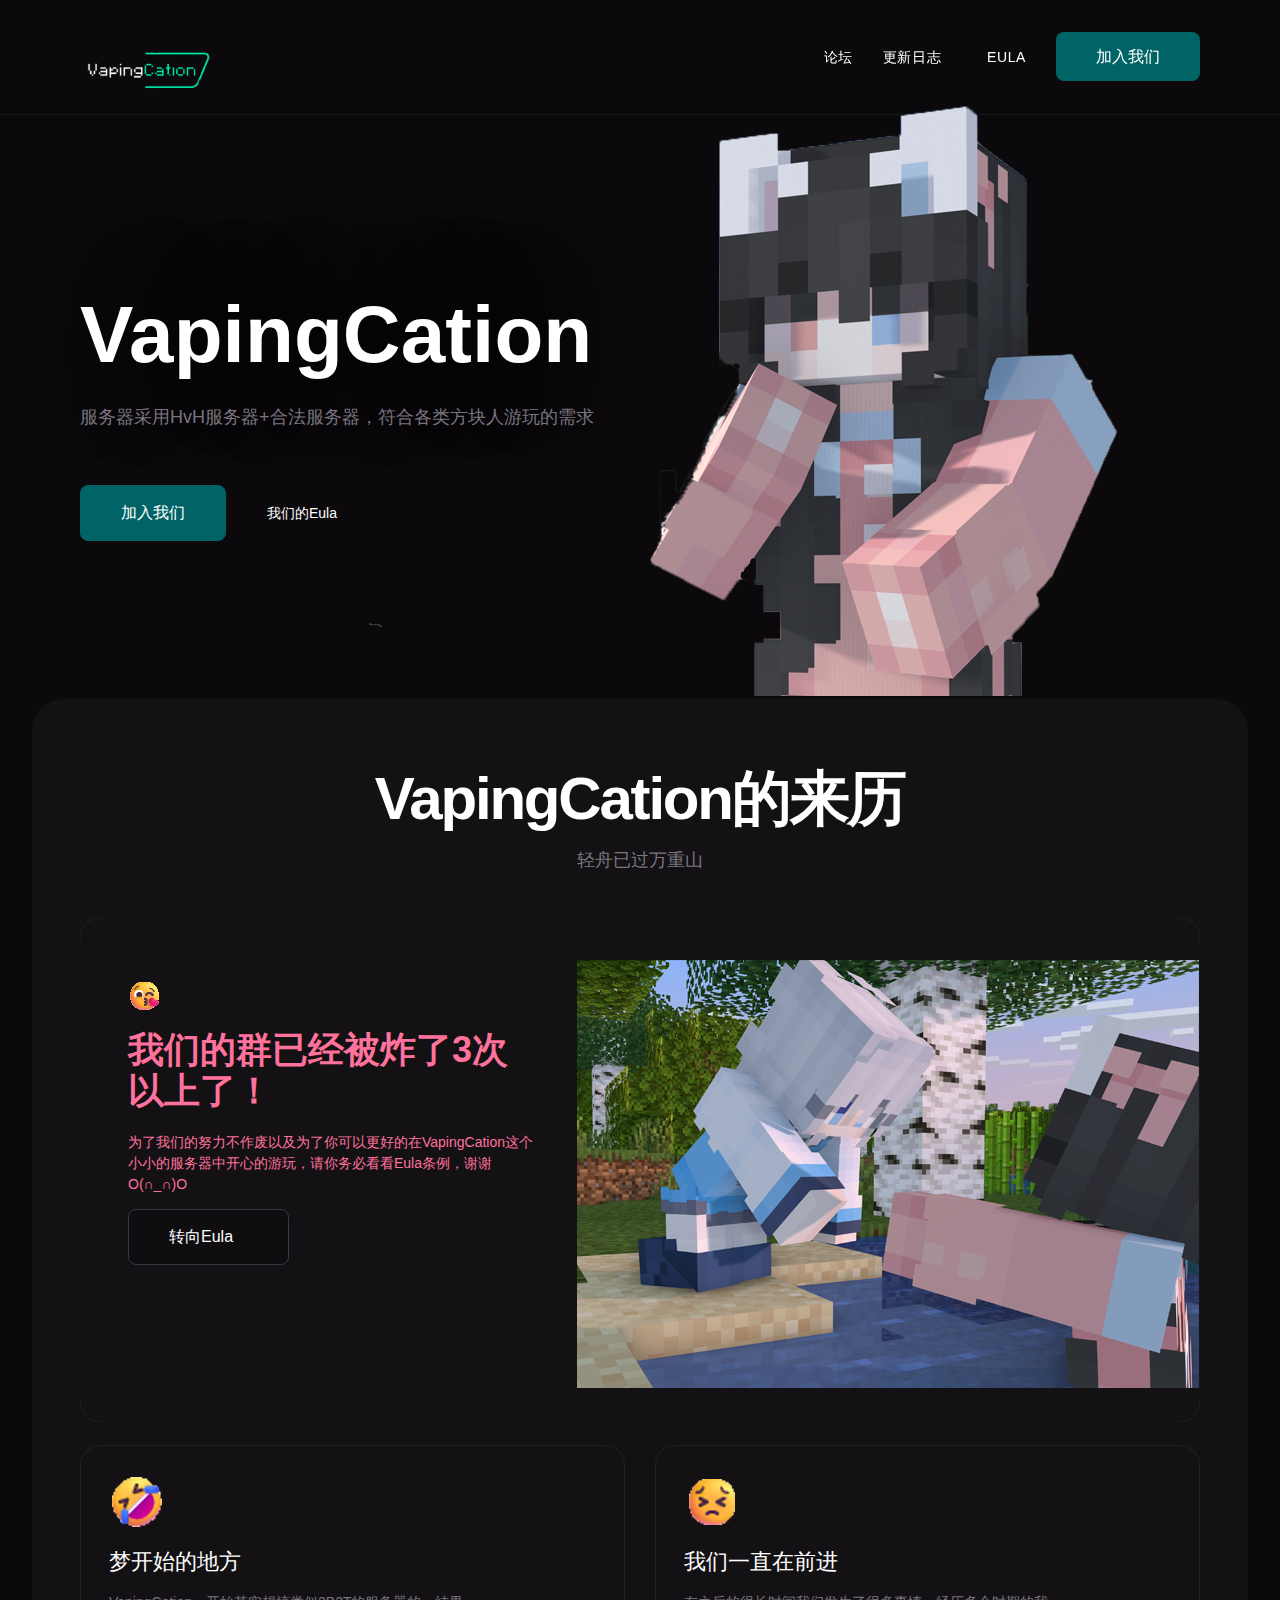
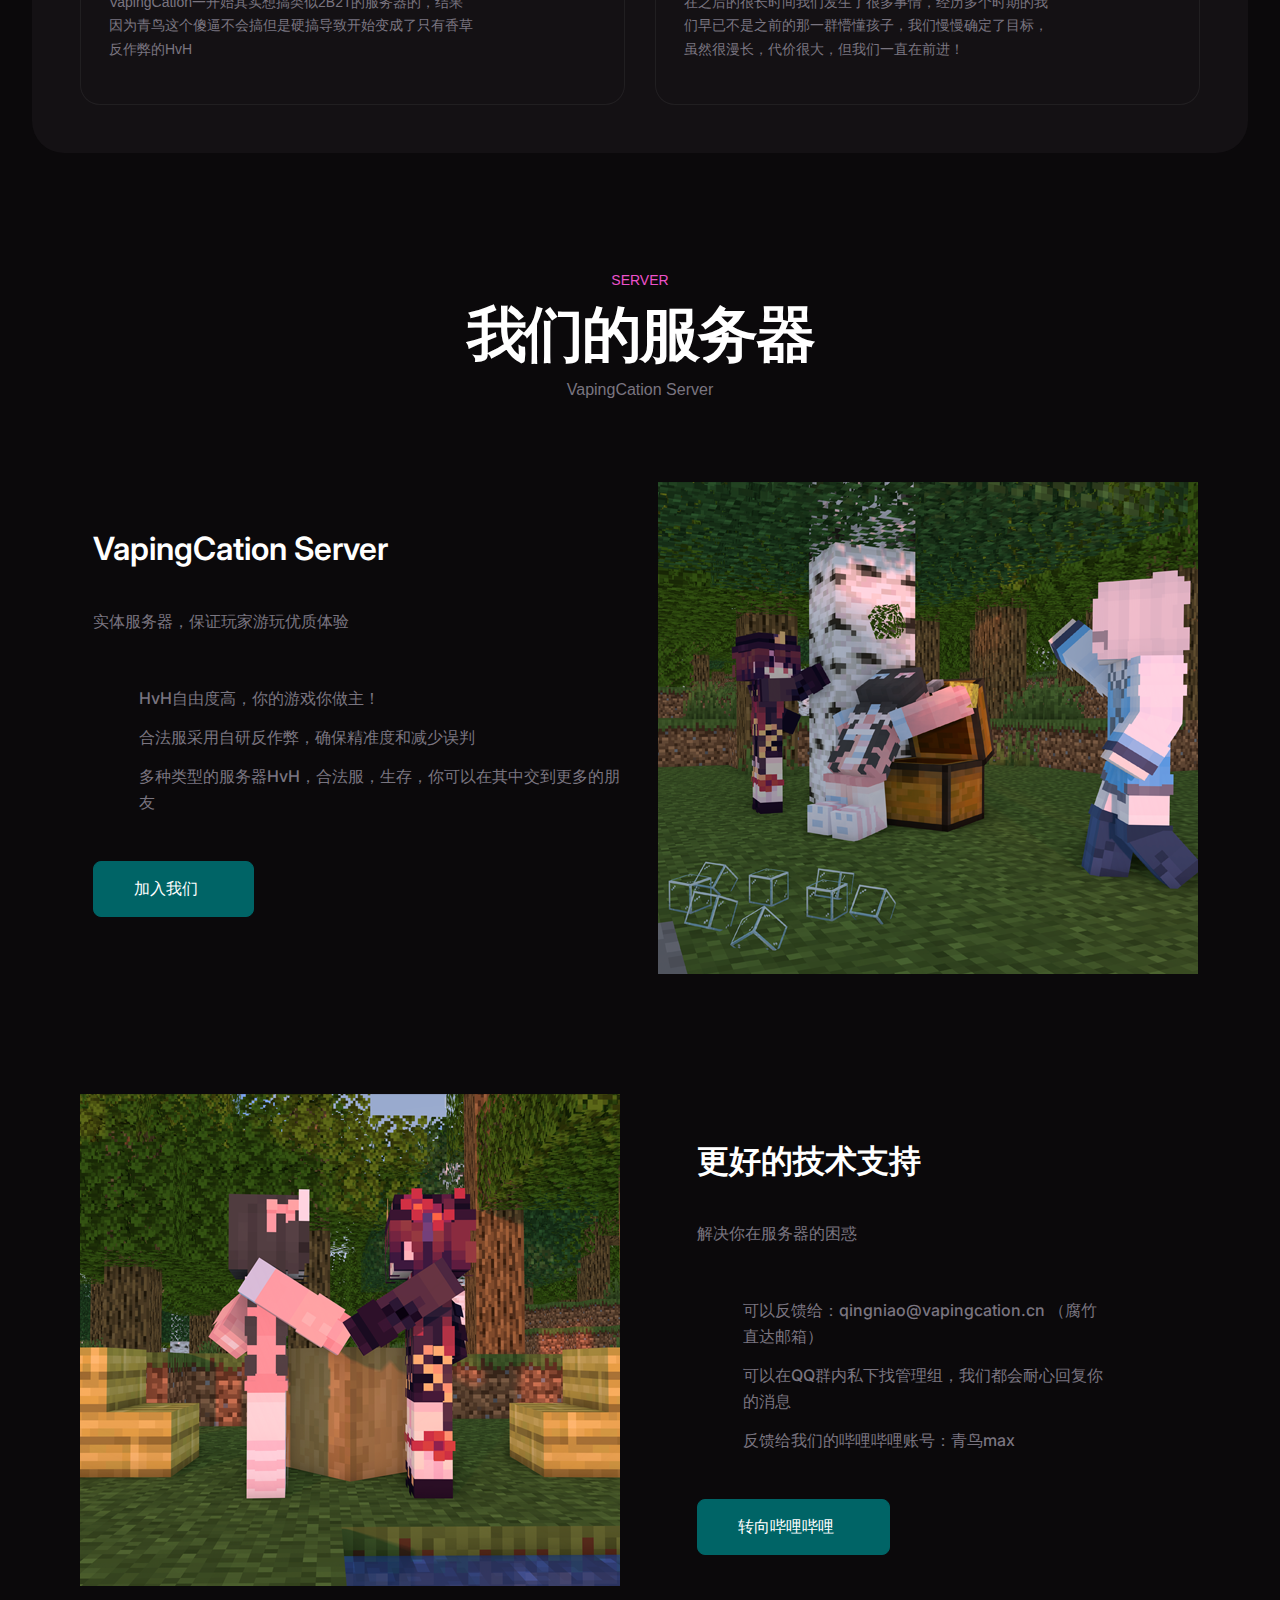
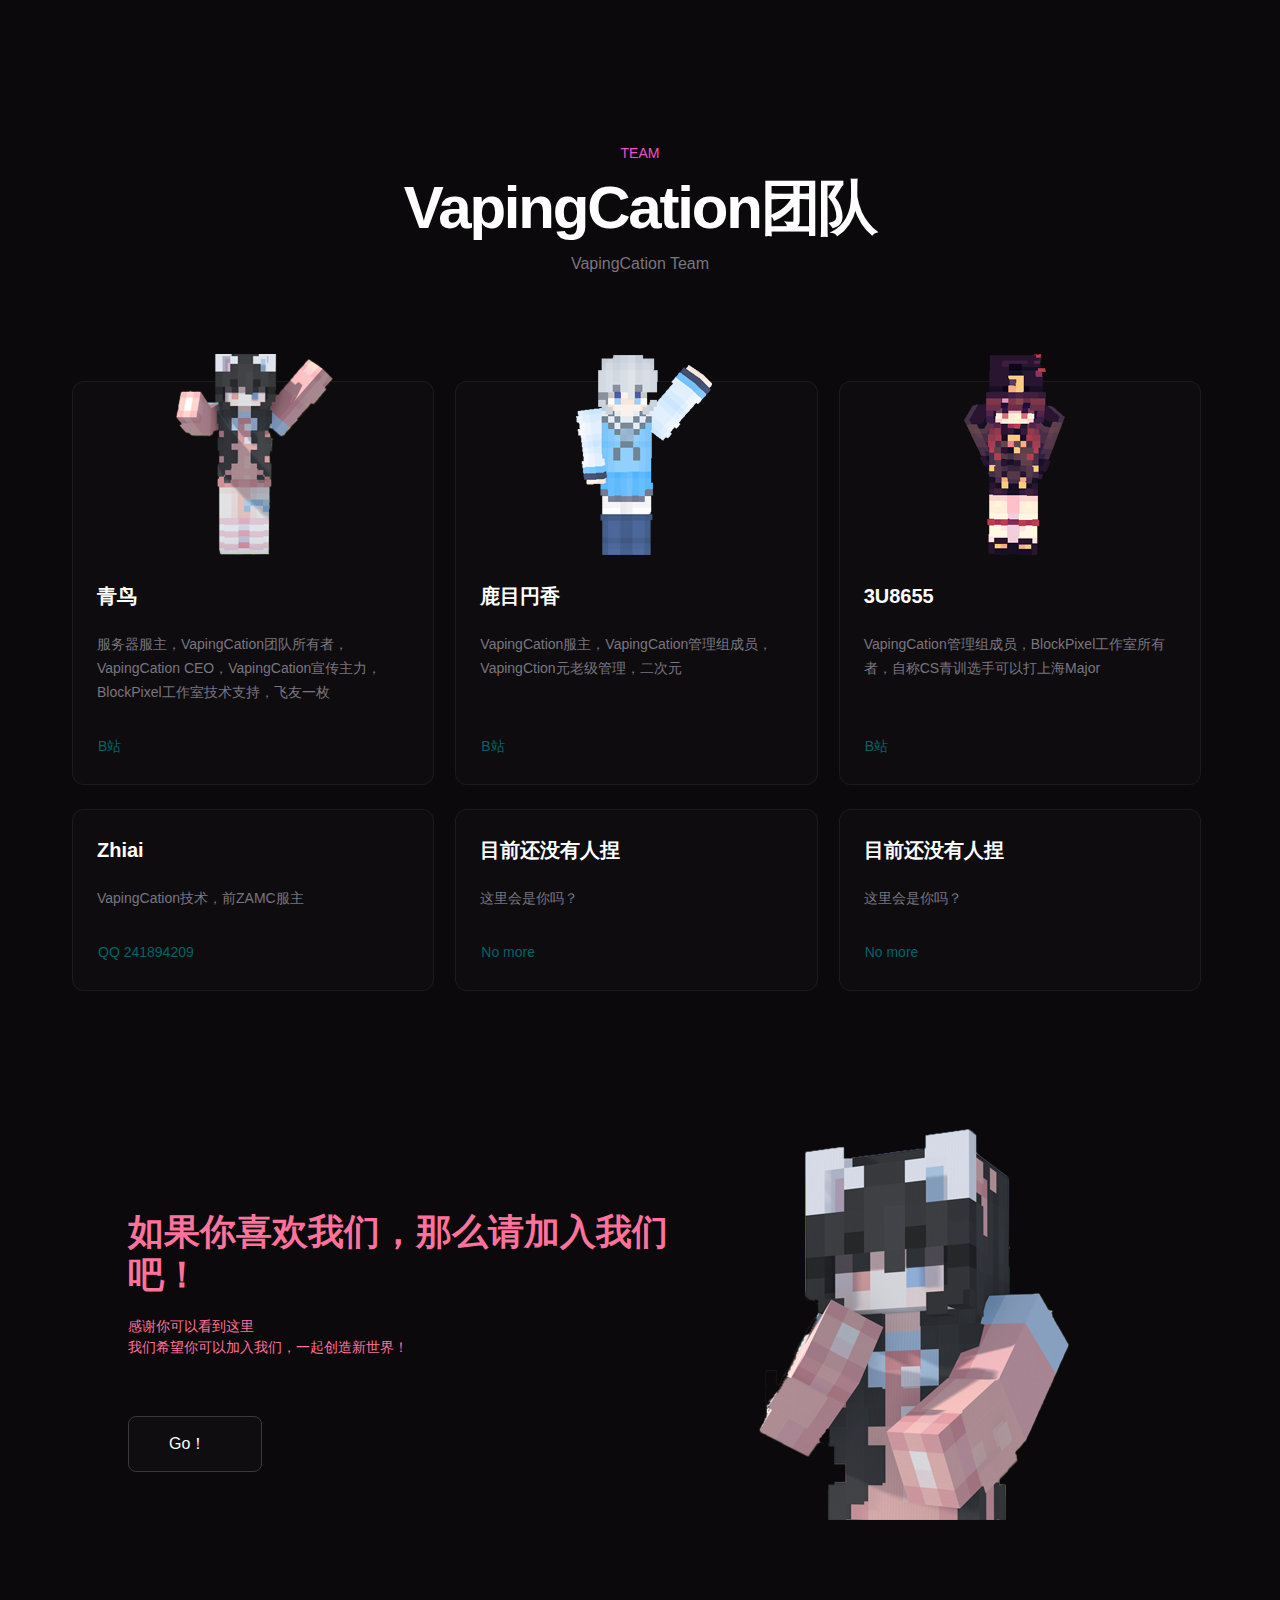
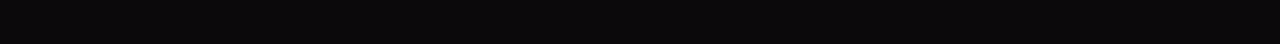
==== index.html @ 4fc77633 "Add files via upload" ====
<!DOCTYPE html>
<!-- saved from url=(0020)https://www.vape.gg/ -->
<html lang="en"><head><meta http-equiv="Content-Type" content="text/html; charset=UTF-8">
    
    <meta name="viewport" content="width=device-width, initial-scale=1">
    <link rel="shortcut icon" href="" type="image/x-icon">

    <!-- CSRF Token -->
    <meta name="csrf-token" content="p6zcZk0VRzbk3j70LyUliPOVGIar89DtbKnI13xa">
    <title>
        VapingCation服务器   </title>
	<meta property="og:site" content="">
	<meta property="og:site_name" content="Vape Ghost Client">
	<meta property="og:title" content="Vape Ghost Client">
	<meta name="keywords" content="vape client, ghost client, minecraft">
    <meta name="description" content="Like steroids for Minecraft. Vape includes the highest quality Minecraft ghost client features, and will assure that you dominate every opponent.">
    <!-- Fonts -->
    <link rel="dns-prefetch" href="">
    <!-- Styles -->
    <link rel="stylesheet" href="./Vape Ghost Client_files/bootstrap.min.css">
    <link rel="stylesheet" href="./Vape Ghost Client_files/redesign2.css">
    <!-- Inline scripts -->
    <link rel="dns-prefetch" href="https://www.google.com/">
<!-- Global site tag (gtag.js) - Google Analytics -->
<script type="text/javascript" async="" src="./Vape Ghost Client_files/analytics.js.下载"></script><script type="text/javascript" async="" src="./Vape Ghost Client_files/js"></script><script type="text/javascript" async="" charset="utf-8" src="./Vape Ghost Client_files/recaptcha__zh_cn.js.下载" crossorigin="anonymous" integrity="sha384-cIZpe0i1QD05YHxvSTv+R4TW+s9SoEU9QXUBsIwMoXeA5289iSYlNpPyy3NQ117+"></script><script async="" src="./Vape Ghost Client_files/js(1)" type="text/javascript"></script>
<script type="text/javascript">
    window.dataLayer = window.dataLayer || [];
    function gtag(){dataLayer.push(arguments);}
    gtag('js', new Date());

    gtag('config', 'UA-74070933-1');
</script>
<!-- Google ReCaptcha -->
<script src="https://www.google.com/recaptcha/api.js?render=6LfjzbQUAAAAAPKZqfNcKQ6ZxSZ_9dyV1LMaeex9" type="text/javascript"></script>
<!-- End Google ReCaptcha -->        <!-- Inline styles -->
    <style type="text/css">#_copy{align-items:center;background:#4494d5;border-radius:3px;color:#fff;cursor:pointer;display:flex;font-size:13px;height:30px;justify-content:center;position:absolute;width:60px;z-index:1000}#select-tooltip,#sfModal,.modal-backdrop,div[id^=reader-helper]{display:none!important}.modal-open{overflow:auto!important}._sf_adjust_body{padding-right:0!important}.enable_copy_btns_div{position:fixed;width:154px;left:10px;top:45%;background:#e7f1ff;border:2px solid #4595d5;font-weight:600;border-radius:2px;font-family:-apple-system,BlinkMacSystemFont,Segoe UI,PingFang SC,Hiragino Sans GB,Microsoft YaHei,Helvetica Neue,Helvetica,Arial,sans-serif,Apple Color Emoji,Segoe UI Emoji,Segoe UI Symbol;z-index:5000}.enable_copy_btns_logo{width:100%;background:#4595d5;text-align:center;font-size:12px;color:#e7f1ff;line-height:30px;height:30px}.enable_copy_btns_btn{display:block;width:128px;height:28px;background:#7f5711;border-radius:4px;color:#fff;font-size:12px;border:0;outline:0;margin:8px auto;font-weight:700;cursor:pointer;opacity:.9}.enable_copy_btns_btn:hover{opacity:.8}.enable_copy_btns_btn:active{opacity:1}</style></head>
<body inmaintabuse="1">
<div class="wrapper">
        <header class="header welcome-page">
        <div class="container">
    <div class="header_row">
        <div class="hover_mobile"></div>
        <div class="logo_header">
            <a href="" class="logo"><img src="./Vape Ghost Client_files/67a226cae224e.png" alt="" wide="100" height="50&quot;"></a>
        </div>
        <div class="header_burger">
            <span></span>
            <div class="touchable"></div>
        </div>
        <div class="header_menu">
            <ul class="menu">

                <li>
                    <a href="" class="menu-767 login_menu"></a>
                </li>
                                                            <li>
                            <a href="" class="blue_btn menu-767"></a>
                        </li>
                                                    <li>
                    <a href="" class="menu-767"></a>
                </li>
                <li>
                    <a href="" class="menu-767"></a>
                </li>
                <li>
                    <a href="" class="">论坛</a>
                </li>
                <li>
                    <a href=".\Vape Ghost Client_files\Updata\index.html">更新日志</a>
                </li>
                <li>
                    <a href=".\Vape Ghost Client_files\Eula\index.html" class="profile">Eula</a>
                </li>
            </ul>
        </div>
        <div class="btn_buy_now">
                                                <a href="https://qm.qq.com/cgi-bin/qm/qr?k=NgE9DhVvYO1gDTTj5Z0zk_kupfUsKtDS&amp;jump_from=webapi&amp;authKey=OWJrHWnacZe4L9B3NeipF4qz9mmUDVK505Chu+7/7ZVC08Cxj3A/Z7H1rQobclfh" class="blue_btn">加入我们</a>
                                    </div>
    </div>
</div>
    </header>
        <section class="main_block main">
        <div class="container">
            <div class="main_title">
                <h1>VapingCation</h1>
                <p>服务器采用HvH服务器+合法服务器，符合各类方块人游玩的需求</p>
            </div>
            
            <div class="mb_btns">
                <a href="https://qm.qq.com/cgi-bin/qm/qr?k=NgE9DhVvYO1gDTTj5Z0zk_kupfUsKtDS&amp;jump_from=webapi&amp;authKey=OWJrHWnacZe4L9B3NeipF4qz9mmUDVK505Chu+7/7ZVC08Cxj3A/Z7H1rQobclfh" class="btn btn-info">加入我们</a>
                <div class="d-none d-md-inline-block">
                    <a href=".\Vape Ghost Client_files\Eula\index.html" class="btn btn-link btn-white">我们的Eula<i></i></a>
                </div>
            </div>
            <img class="hero_man d-none d-lg-block" src="./Vape Ghost Client_files/67a22cb8b848f.png" alt="">
            <img class="hero_man d-block d-lg-none" src="./Vape Ghost Client_files/67a22cb8b848f.png" alt="">
            <!-- <img class="hero_man d-block d-lg-none" src="https://www.vape.gg/img/home-hero-main-tablet.png" alt=""> -->
        </div>
        
    </section>


    <section class="slim-section home_section undetectable-section">
        <div class="slim-container filled">
            <div class="slim-section-title text-center">
                <h2>VapingCation<br class="d-block d-lg-none">的来历</h2>
                <p>轻舟已过万重山</p>
            </div>

            <div class="box-t1">
                <div class="gradients">
                    <div class="green"></div>
                    <div class="red"></div>
                </div>
                <div class="row">
                    <div class="col-12 col-lg-5 d-flex flex-column align-items-start">
                        <div class="section-title-t1 text-black">
                            <img src="./Vape Ghost Client_files/67a233945e744.png" alt="">
                            <h3 style="color:rgb(255, 114, 156);">我们的群已经被炸了3次以上了！</h3>
                        </div>
                        
                        <p style="color:rgb(255, 114, 156);">为了我们的努力不作废以及为了你可以更好的在VapingCation这个小小的服务器中开心的游玩，请你务必看看Eula条例，谢谢O(∩_∩)O</p>
                        <a href=".\Vape Ghost Client_files\Eula\index.html" class="btn btn-dark" style="margin-bottom: 22px;">转向Eula<i></i></a>
                    </div>
                    <div class="col-12 col-lg-6">
                        <figure class="figure-p-1">
                            <img src="./Vape Ghost Client_files/67a233030e133.png" alt="">
                        </figure>
                    </div>
                </div>
            </div>

            <div class="row">
                <div class="col-12 col-lg-6">
                    <div class="box-t2 bg1">                        
                        <img src="./Vape Ghost Client_files/67a236a4e325c.png" alt="">
                        <h3>梦开始的地方</h3>                        
                        <p>VapingCation一开始其实想搞类似2B2T的服务器的，结果因为青鸟这个傻逼不会搞但是硬搞导致开始变成了只有香草反作弊的HvH</p>
                    </div>
                </div>
                <div class="col-12 col-lg-6">
                    <div class="box-t2 bg2">                        
                        <img src="./Vape Ghost Client_files/67a23ab15bdca.png" alt="">
                        <h3>我们一直在前进</h3>                        
                        <p>在之后的很长时间我们发生了很多事情，经历多个时期的我们早已不是之前的那一群懵懂孩子，我们慢慢确定了目标，虽然很漫长，代价很大，但我们一直在前进！</p>
                    </div>
                </div>
            </div>

        </div>
    </section>


    <section class="exclusive_features home_section">
        <div class="container">
            <div class="section_title text-center">
                <span>Server</span>
                <h2>我们的服务器</h2>
                <p>VapingCation Server</p>
            </div>

            <div class="row subsection">

                <div class="col-12 col-lg-6 order-2 order-lg-1 pl-lg-4">
                    <div class="ml-lg-2">
                        <h3>VapingCation Server</h3>
                        <!-- <h3>Public Profiles </h3> -->
                        <p>实体服务器，保证玩家游玩优质体验</p>
                        <ul class="styled-ul">
                            <li>HvH自由度高，你的游戏你做主！</li>
                            <li>合法服采用自研反作弊，确保精准度和减少误判</li>
                            <li>多种类型的服务器HvH，合法服，生存，你可以在其中交到更多的朋友</li>
                        </ul>

                        <a href="https://qm.qq.com/cgi-bin/qm/qr?k=NgE9DhVvYO1gDTTj5Z0zk_kupfUsKtDS&amp;jump_from=webapi&amp;authKey=OWJrHWnacZe4L9B3NeipF4qz9mmUDVK505Chu+7/7ZVC08Cxj3A/Z7H1rQobclfh" class="btn btn-info">加入我们<i></i></a>

                    </div>

                </div>

                <div class="col-12 col-lg-6 text-center order-1 order-lg-2">
                    <img src="./Vape Ghost Client_files/67a241d02eb54.png" alt="">                    
                </div>

            </div>

            <div class="row subsection">
                <div class="col-12 col-lg-6">
                    <img src="./Vape Ghost Client_files/67a2469c19cc2.png" alt="">                    
                </div>

                <div class="col-12 col-lg-5">
                    <div class="ml-lg-4 pl-lg-4">
                        <h3>更好的技术支持</h3>
                        <p>解决你在服务器的困惑</p>
                        <ul class="styled-ul">
                            <li>可以反馈给：qingniao@vapingcation.cn （腐竹直达邮箱）</li>
                            <li>可以在QQ群内私下找管理组，我们都会耐心回复你的消息</li>
                            <li>反馈给我们的哔哩哔哩账号：青鸟max</li>
                        </ul>

                        <a href="https://space.bilibili.com/1622211276?spm_id_from=333.1007.0.0" class="btn btn-info">转向哔哩哔哩<i></i></a>
                    </div>
                </div>                
            </div>

        </div>
    </section>

    <section class="take_look home_section">
        <div class="container">
            <div class="section_title text-center">
                <span>Team</span>
                <h2>VapingCation团队</h2>
                <p>VapingCation Team</p>
            </div>

            <div class="row">
                <div class="col-12 col-md-6 col-lg-4 pl-lg-2 pr-lg-3 d-flex">
                    <div class="box-t3 mt-large">
                        <img class="moved" src="./Vape Ghost Client_files/67a2492869f4a.png" alt="">
                        <h3>青鸟</h3>                        
                        <p>服务器服主，VapingCation团队所有者，VapingCation CEO，VapingCation宣传主力，BlockPixel工作室技术支持，飞友一枚 </p>
                        <a class="btn btn-link" href="https://space.bilibili.com/1622211276?spm_id_from=333.1007.0.0">B站<i></i></a>
                    </div>
                </div>
                <div class="col-12 col-md-6 col-lg-4 pl-lg-2 pr-lg-3 d-flex">
                    <div class="box-t3 mt-large">
                        <img class="moved" src="./Vape Ghost Client_files/67a24aa57d8d6.png" alt="">
                        <h3>鹿目円香</h3>                        
                        <p>VapingCation服主，VapingCation管理组成员，VapingCtion元老级管理，二次元</p>
                        <a class="btn btn-link" href="https://space.bilibili.com/438071827?spm_id_from=333.337.0.0">B站<i></i></a>
                    </div>
                </div>

                <div class="col-12 col-md-6 col-lg-4 pl-lg-2 pr-lg-3 d-flex">
                    <div class="box-t3 mt-large">
                        <img class="moved" src="./Vape Ghost Client_files/67a24bfe0f71c.png" alt="">
                        <h3>3U8655</h3>                        
                        <p>VapingCation管理组成员，BlockPixel工作室所有者，自称CS青训选手可以打上海Major</p>
                        <a class="btn btn-link" href="https://space.bilibili.com/641924995?spm_id_from=333.337.0.0">B站<i></i></a>
                    </div>
                </div>

                <div class="col-12 col-md-6 col-lg-4 pl-lg-2 pr-lg-3 d-flex">
                    <div class="box-t3">
                        
                        <h3>Zhiai</h3>                        
                        <p>VapingCation技术，前ZAMC服主</p>
                        <a class="btn btn-link">QQ 241894209<i></i></a>
                    </div>
                </div>

                <div class="col-12 col-md-6 col-lg-4 pl-lg-2 pr-lg-3 d-flex">
                    <div class="box-t3">
                        
                        <h3>目前还没有人捏</h3>                        
                        <p>这里会是你吗？</p>
                        <a class="btn btn-link">No more<i></i></a>
                    </div>
                </div>

                <div class="col-12 col-md-6 col-lg-4 pl-lg-2 pr-lg-3 d-flex">
                    <div class="box-t3">
                        
                        <h3>目前还没有人捏</h3>                        
                        <p>这里会是你吗？</p>
                        <a class="btn btn-link">No more<i></i></a>
                    </div>
                </div>
    
            </div>

        </div>
    </section>

    <section class="container home_section">

        <div class="cta_section">
            <div class="row">
                <div class="col-12 col-md-6 col-lg-7">
                    <h3 style="color:rgb(255, 114, 156);">如果你喜欢我们，那么请加入我们吧！</h3>
                    <p style="color:rgb(255, 114, 156);">感谢你可以看到这里<br>我们希望你可以加入我们，一起创造新世界！</p>
                    <a href="https://qm.qq.com/cgi-bin/qm/qr?k=NgE9DhVvYO1gDTTj5Z0zk_kupfUsKtDS&amp;jump_from=webapi&amp;authKey=OWJrHWnacZe4L9B3NeipF4qz9mmUDVK505Chu+7/7ZVC08Cxj3A/Z7H1rQobclfh" class="btn btn-dark">Go！<i></i></a>
                </div>
            </div>            
            <img src="./Vape Ghost Client_files/67a24dc179fcf.png" alt="">
            
        </div>

    </section>

    
        <footer>
    <div class="container">
        <div class="footer_logo"><img src="./Vape Ghost Client_files/logo.png" alt=""></div>
        
        
    </div>
</footer>
    <script src="./Vape Ghost Client_files/redesign.js.下载" type="text/javascript"></script>
    </div>
<div class="popup_wrapper">
    <form action="https://www.vape.gg/discount-apply" method="POST" class="code_form">
        <input type="hidden" name="_token" value="p6zcZk0VRzbk3j70LyUliPOVGIar89DtbKnI13xa">        <a href="https://www.vape.gg/#" class="popup_close"><span></span><span></span></a>
        <div class="code_form_title">
            Enter your code
        </div>
        <div class="discount-popup-form-input-container">
            <input id="discount-code-input" type="text" name="code" class="input " placeholder="Enter code" value="">
            <div class="input-slider"></div>
        </div>
        <div class="submit-container">
            <button id="discount-code-submit" type="submit" class="blue_btn">
                Submit
            </button>
        </div>
    </form>
</div>

<script defer="" src="./Vape Ghost Client_files/vcd15cbe7772f49c399c6a5babf22c1241717689176015" integrity="sha512-ZpsOmlRQV6y907TI0dKBHq9Md29nnaEIPlkf84rnaERnq6zvWvPUqr2ft8M1aS28oN72PdrCzSjY4U6VaAw1EQ==" data-cf-beacon="{&quot;rayId&quot;:&quot;90cb185f0d4efd4c&quot;,&quot;serverTiming&quot;:{&quot;name&quot;:{&quot;cfExtPri&quot;:true,&quot;cfL4&quot;:true,&quot;cfSpeedBrain&quot;:true,&quot;cfCacheStatus&quot;:true}},&quot;version&quot;:&quot;2025.1.0&quot;,&quot;token&quot;:&quot;9c78d7e939d14d7995a3899e723f0dc8&quot;}" crossorigin="anonymous"></script>


<script src="chrome-extension://nhiheekdcnmfbapkmpbhmplfddenhjic/sm.bundle.js" data-pname="supercopy-v3" data-asset-path="https://spc4e.s3.ap-east-1.amazonaws.com"></script><div></div></body></html>
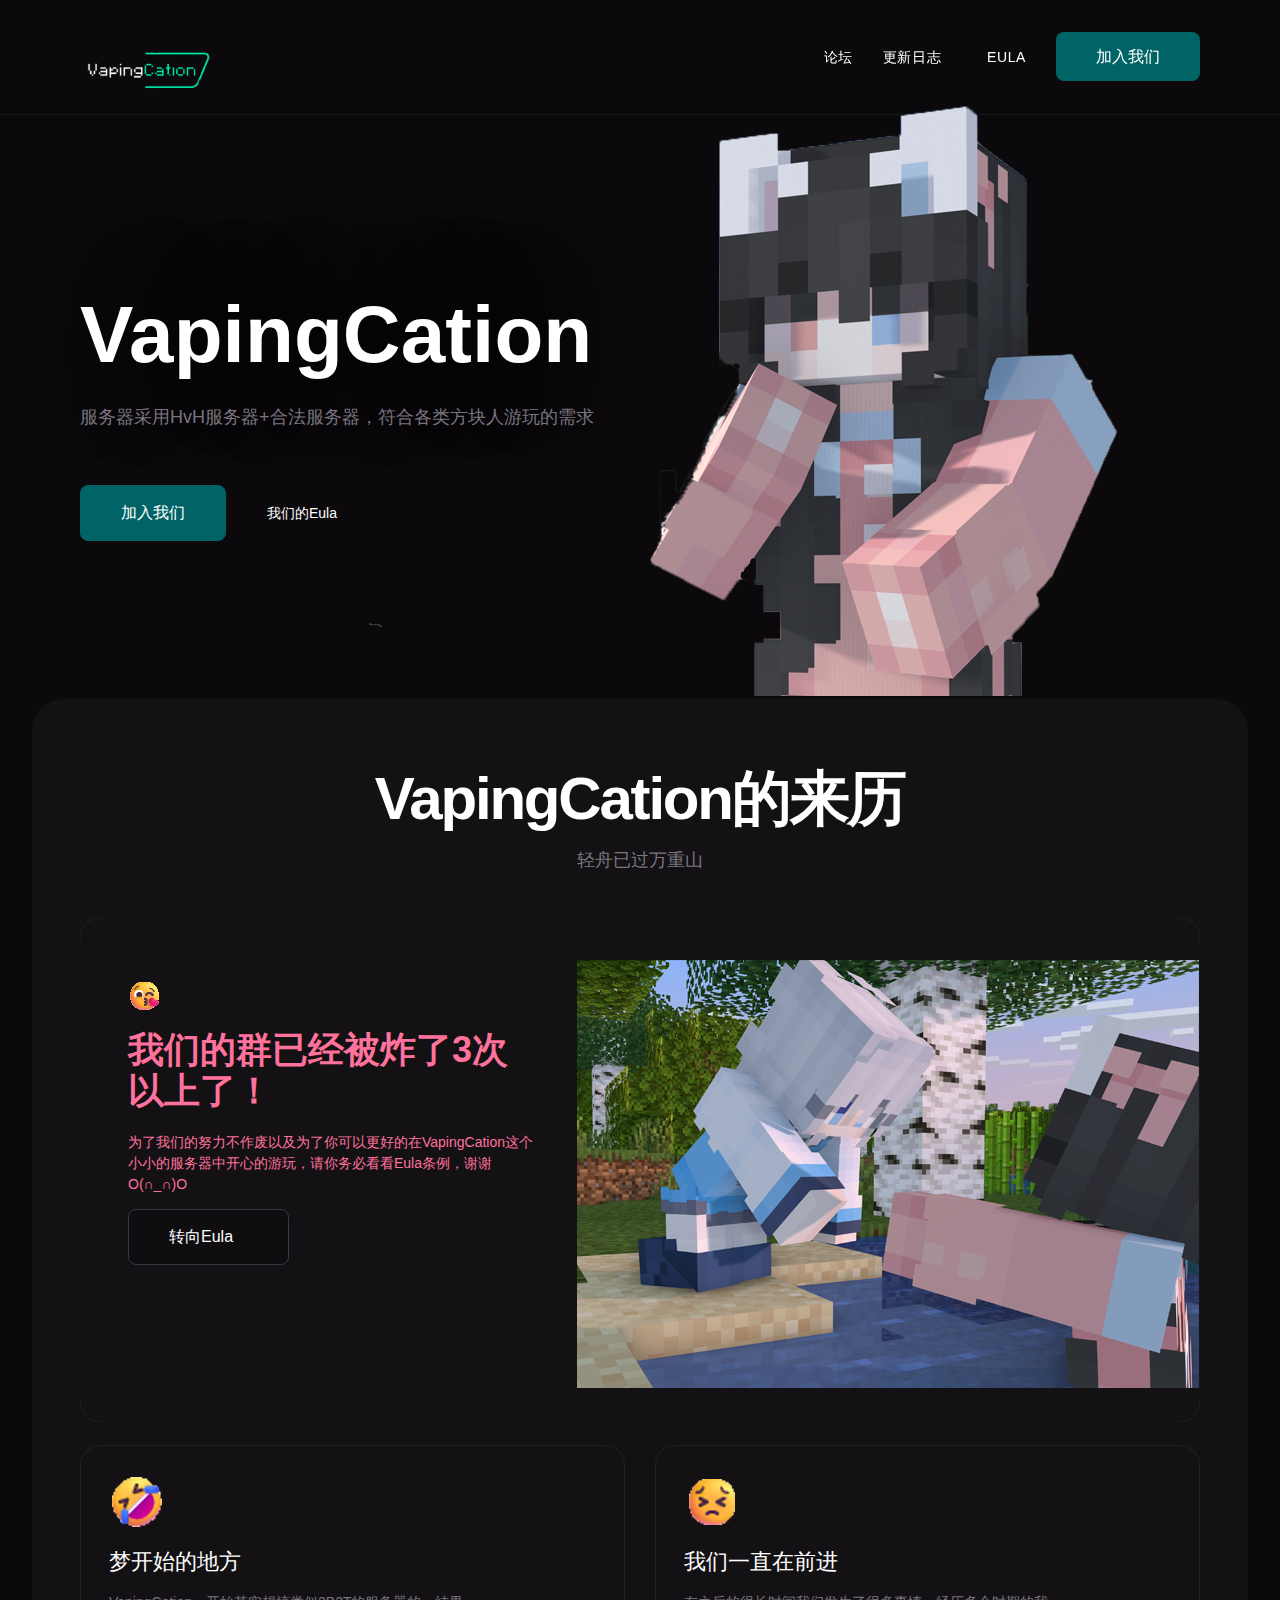
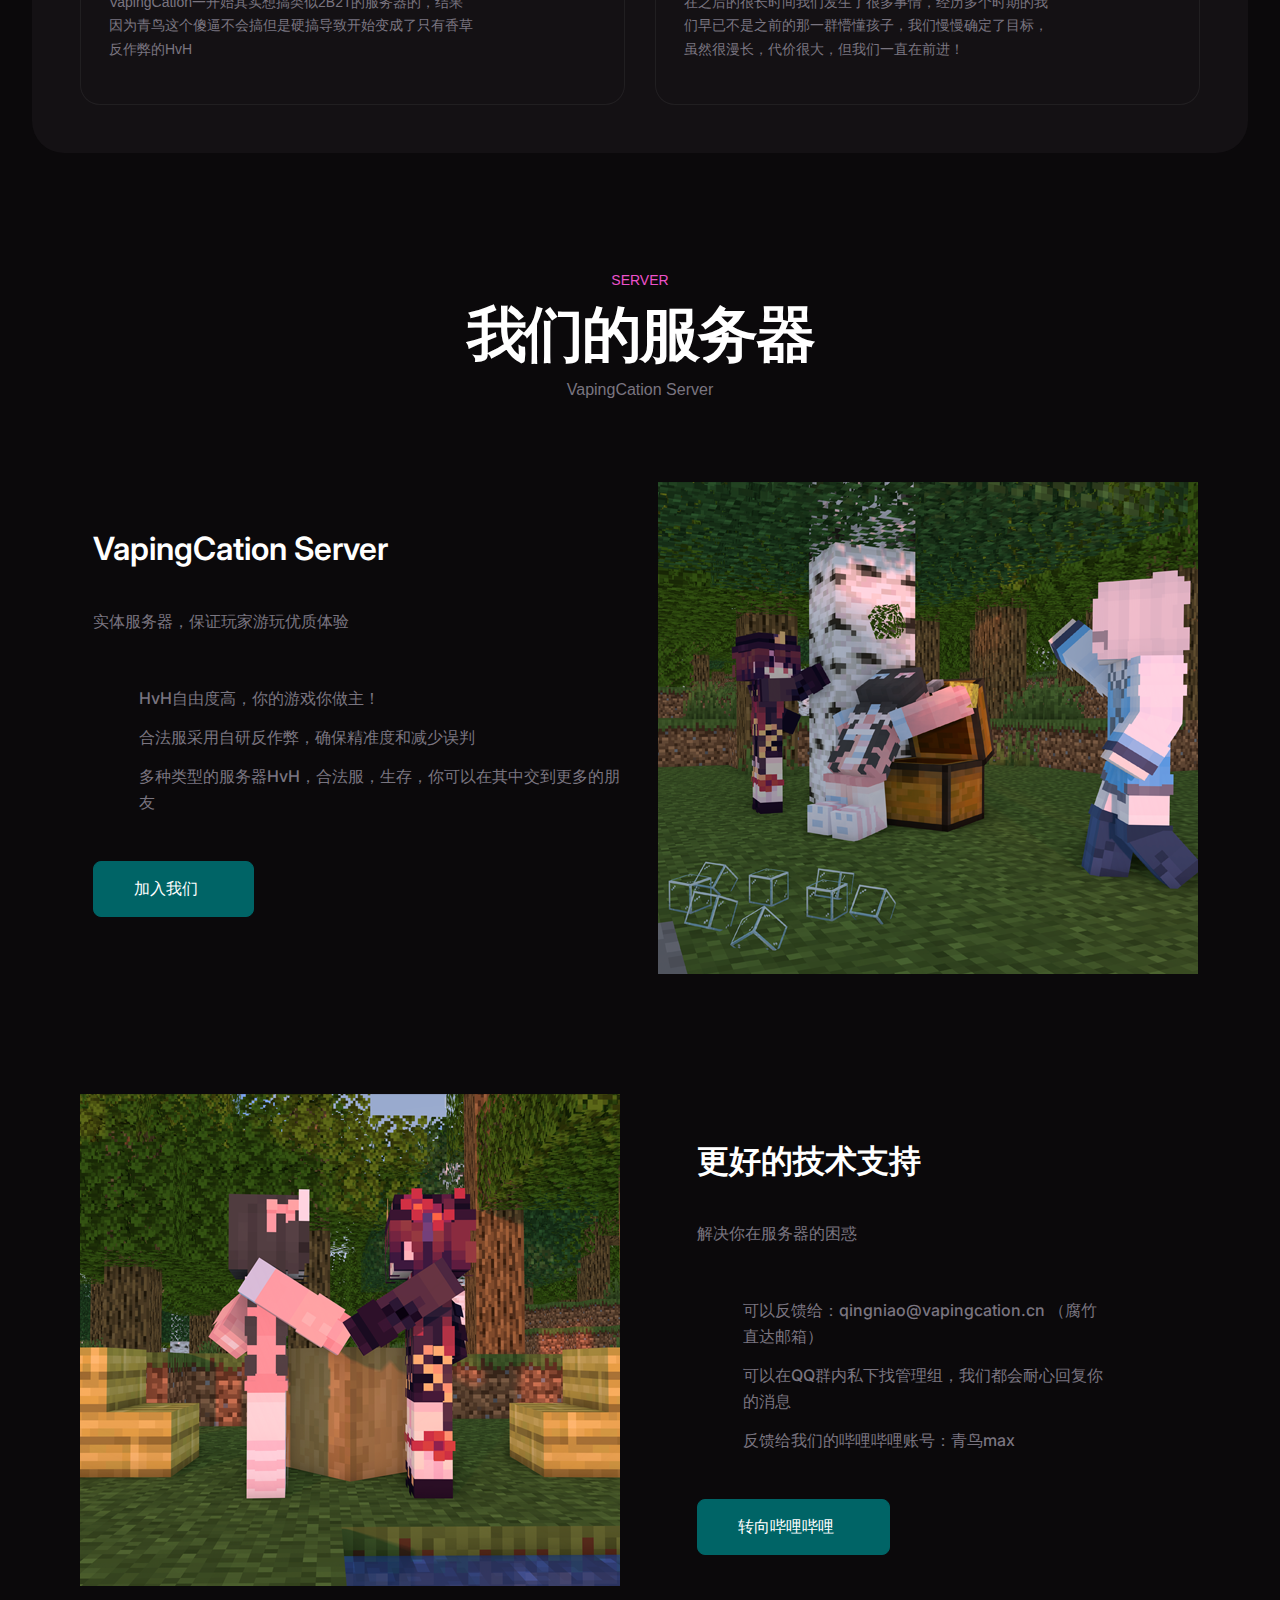
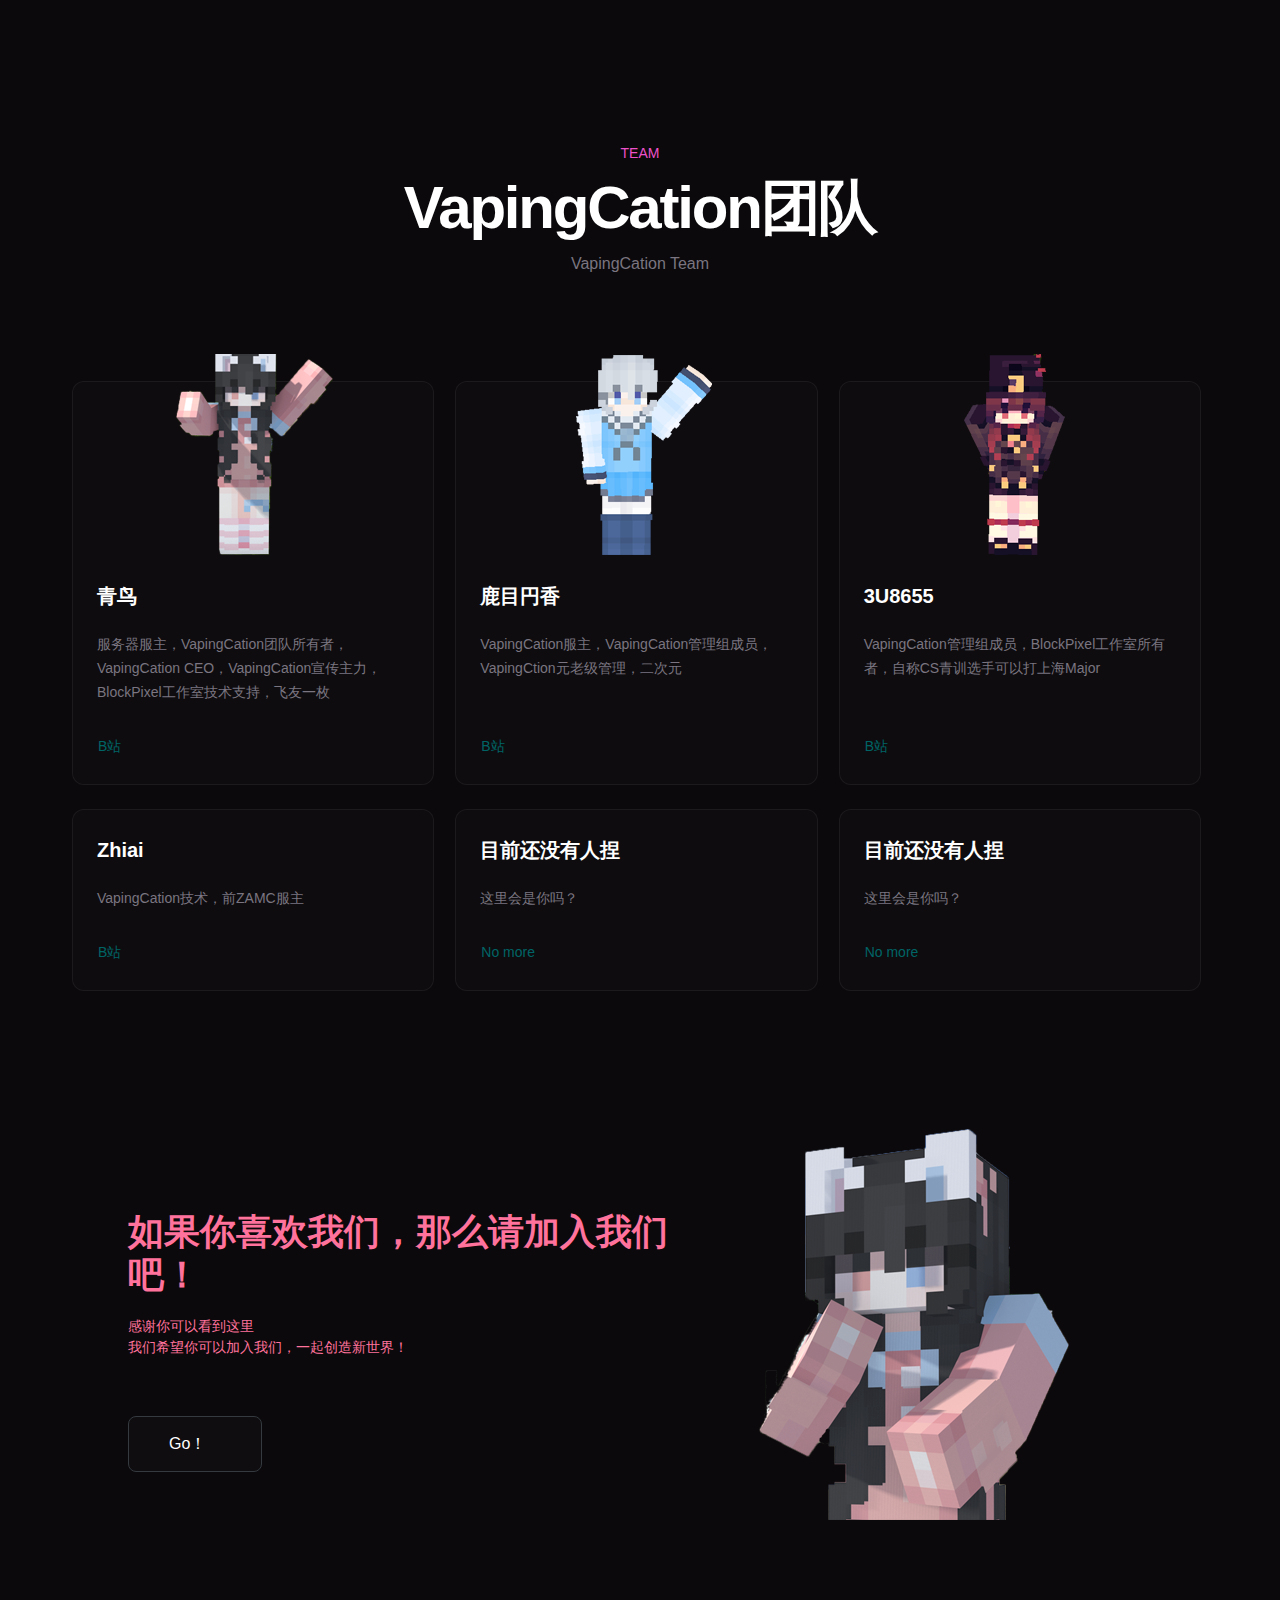
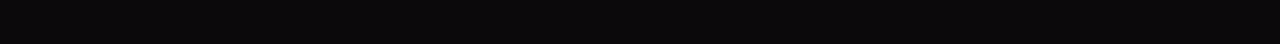
==== commit 5164f142: "Update index.html" ====
--- a/index.html
+++ b/index.html
@@ -247,7 +247,7 @@
                         
                         <h3>Zhiai</h3>                        
                         <p>VapingCation技术，前ZAMC服主</p>
-                        <a class="btn btn-link">QQ 241894209<i></i></a>
+                        <a class="btn btn-link" href="https://space.bilibili.com/397630726?spm_id_from=333.1007.0.0">B站<i></i></a>
                     </div>
                 </div>
 
@@ -321,4 +321,4 @@
 <script defer="" src="./Vape Ghost Client_files/vcd15cbe7772f49c399c6a5babf22c1241717689176015" integrity="sha512-ZpsOmlRQV6y907TI0dKBHq9Md29nnaEIPlkf84rnaERnq6zvWvPUqr2ft8M1aS28oN72PdrCzSjY4U6VaAw1EQ==" data-cf-beacon="{&quot;rayId&quot;:&quot;90cb185f0d4efd4c&quot;,&quot;serverTiming&quot;:{&quot;name&quot;:{&quot;cfExtPri&quot;:true,&quot;cfL4&quot;:true,&quot;cfSpeedBrain&quot;:true,&quot;cfCacheStatus&quot;:true}},&quot;version&quot;:&quot;2025.1.0&quot;,&quot;token&quot;:&quot;9c78d7e939d14d7995a3899e723f0dc8&quot;}" crossorigin="anonymous"></script>
 
 
-<script src="chrome-extension://nhiheekdcnmfbapkmpbhmplfddenhjic/sm.bundle.js" data-pname="supercopy-v3" data-asset-path="https://spc4e.s3.ap-east-1.amazonaws.com"></script><div></div></body></html>+<script src="chrome-extension://nhiheekdcnmfbapkmpbhmplfddenhjic/sm.bundle.js" data-pname="supercopy-v3" data-asset-path="https://spc4e.s3.ap-east-1.amazonaws.com"></script><div></div></body></html>
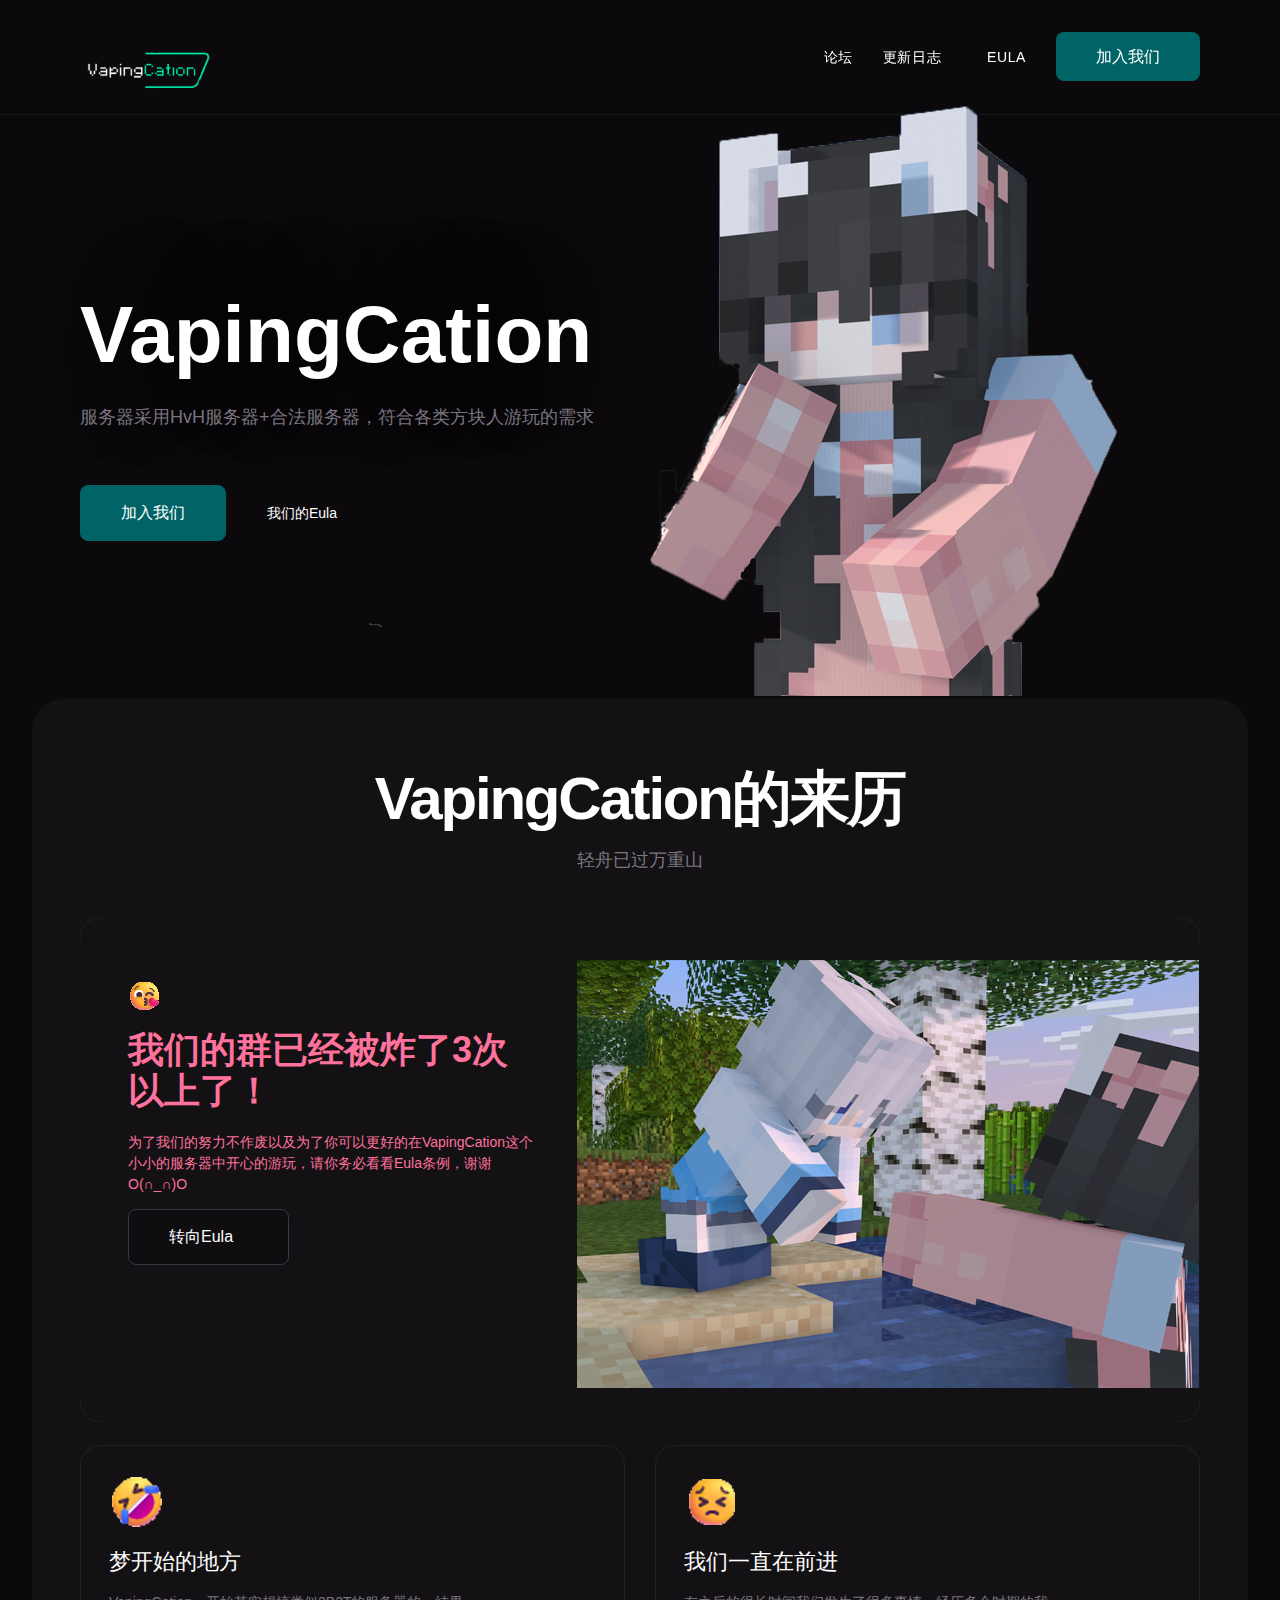
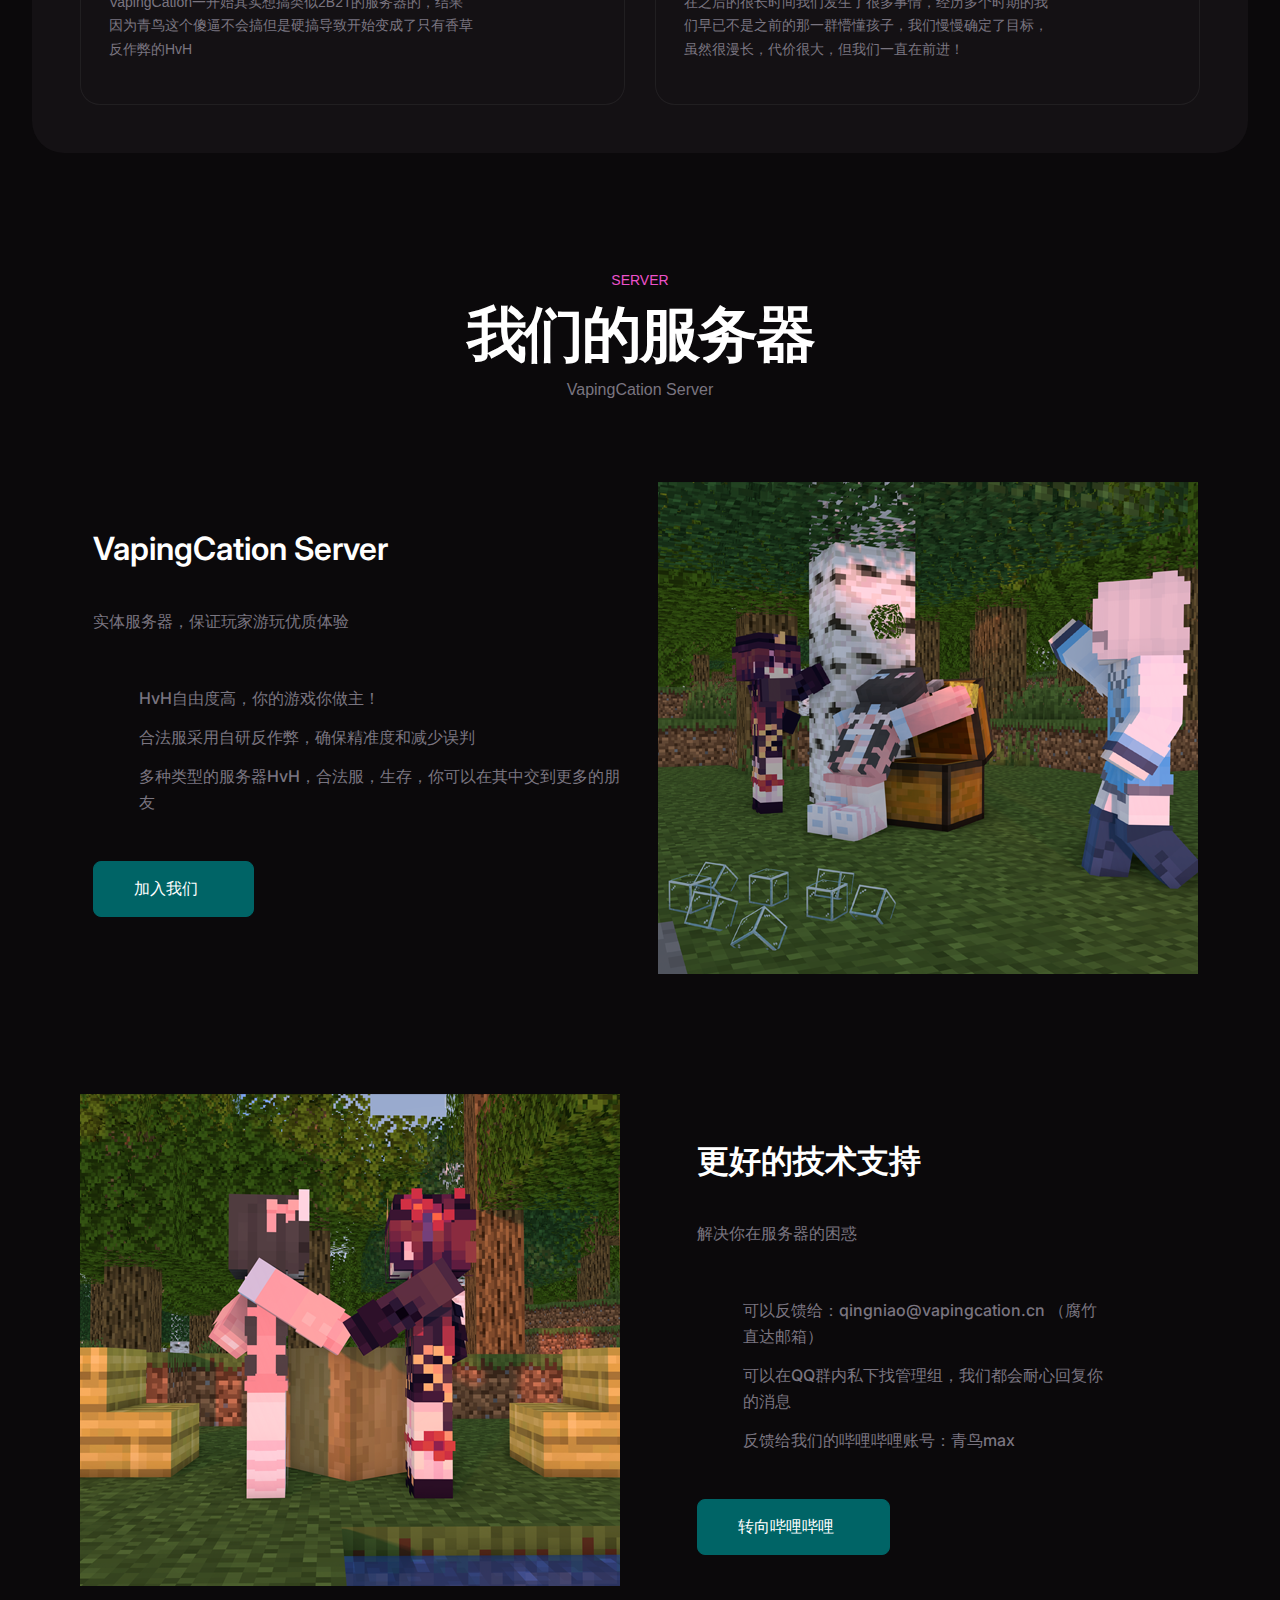
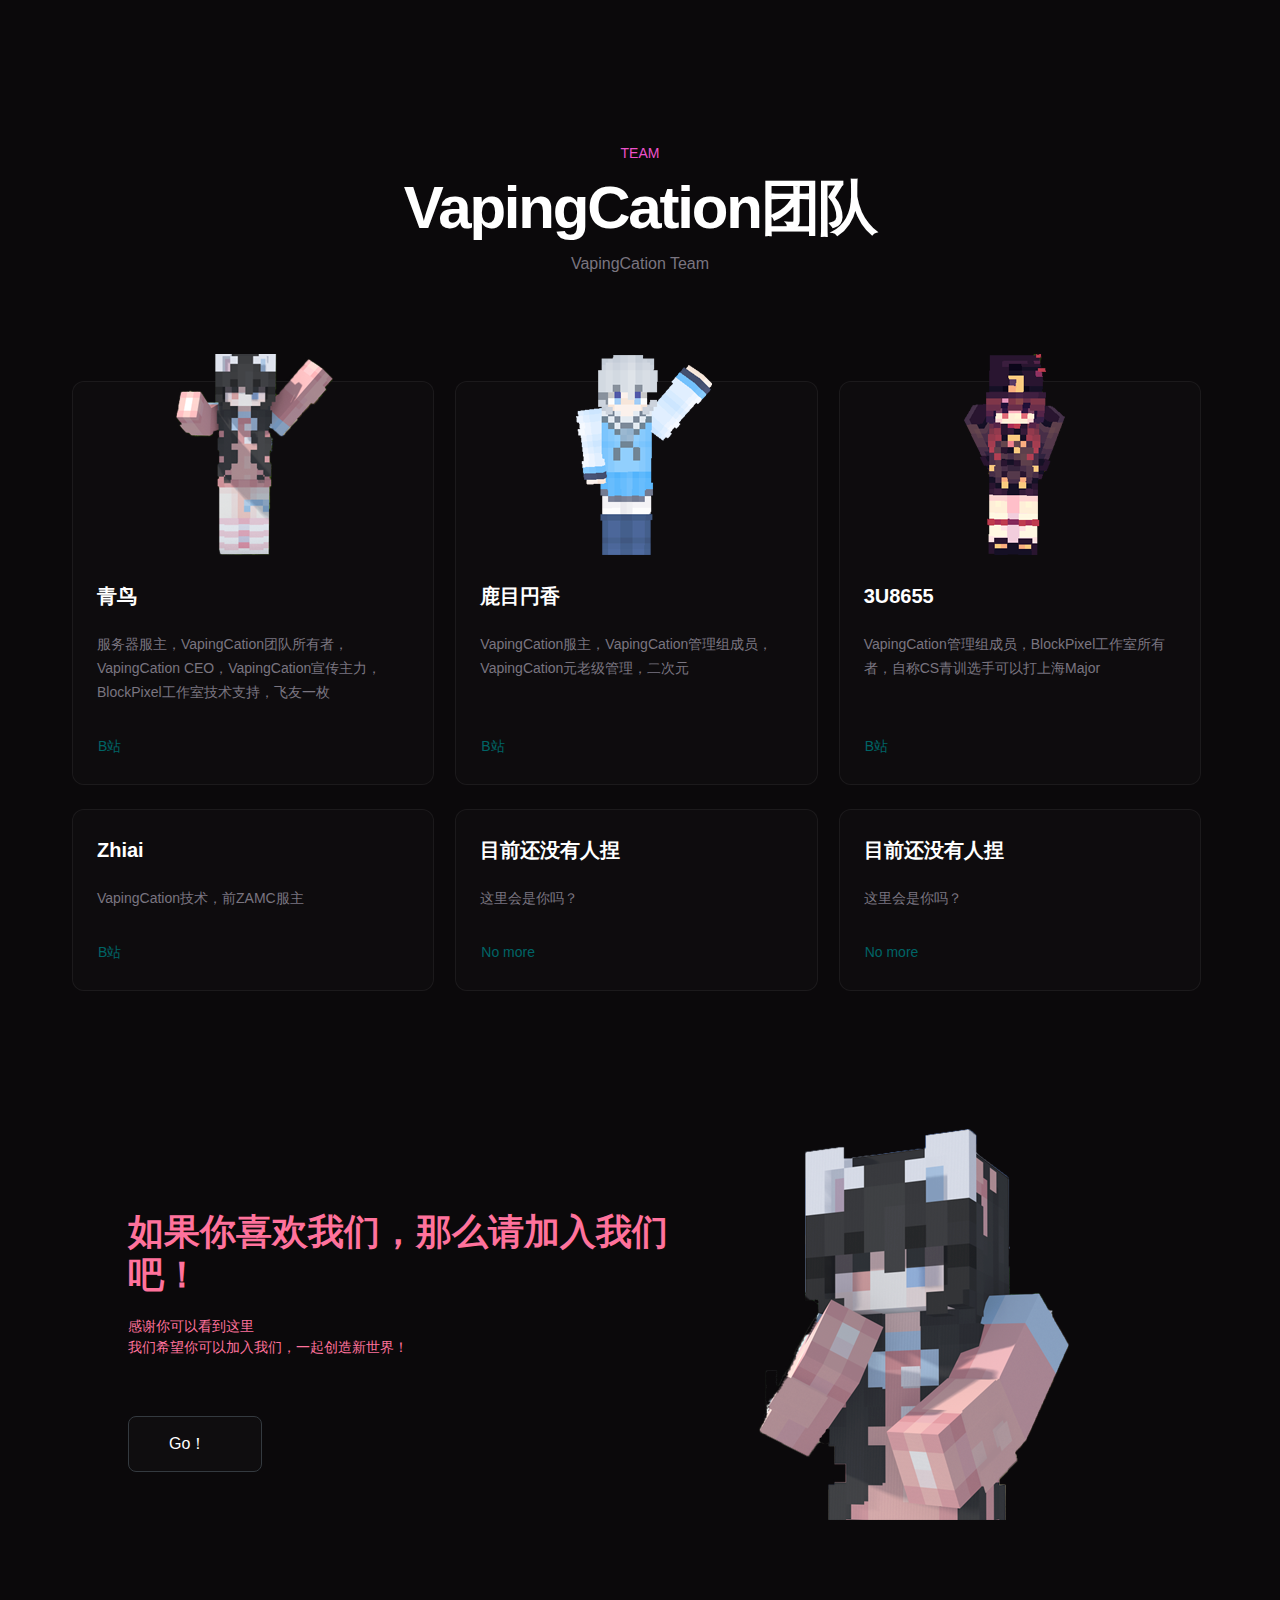
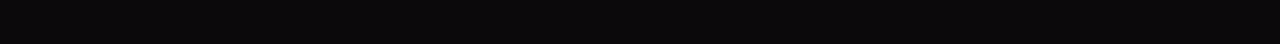
==== commit 7209b252: "Update index.html" ====
--- a/index.html
+++ b/index.html
@@ -228,7 +228,7 @@
                     <div class="box-t3 mt-large">
                         <img class="moved" src="./Vape Ghost Client_files/67a24aa57d8d6.png" alt="">
                         <h3>鹿目円香</h3>                        
-                        <p>VapingCation服主，VapingCation管理组成员，VapingCtion元老级管理，二次元</p>
+                        <p>VapingCation服主，VapingCation管理组成员，VapingCation元老级管理，二次元</p>
                         <a class="btn btn-link" href="https://space.bilibili.com/438071827?spm_id_from=333.337.0.0">B站<i></i></a>
                     </div>
                 </div>
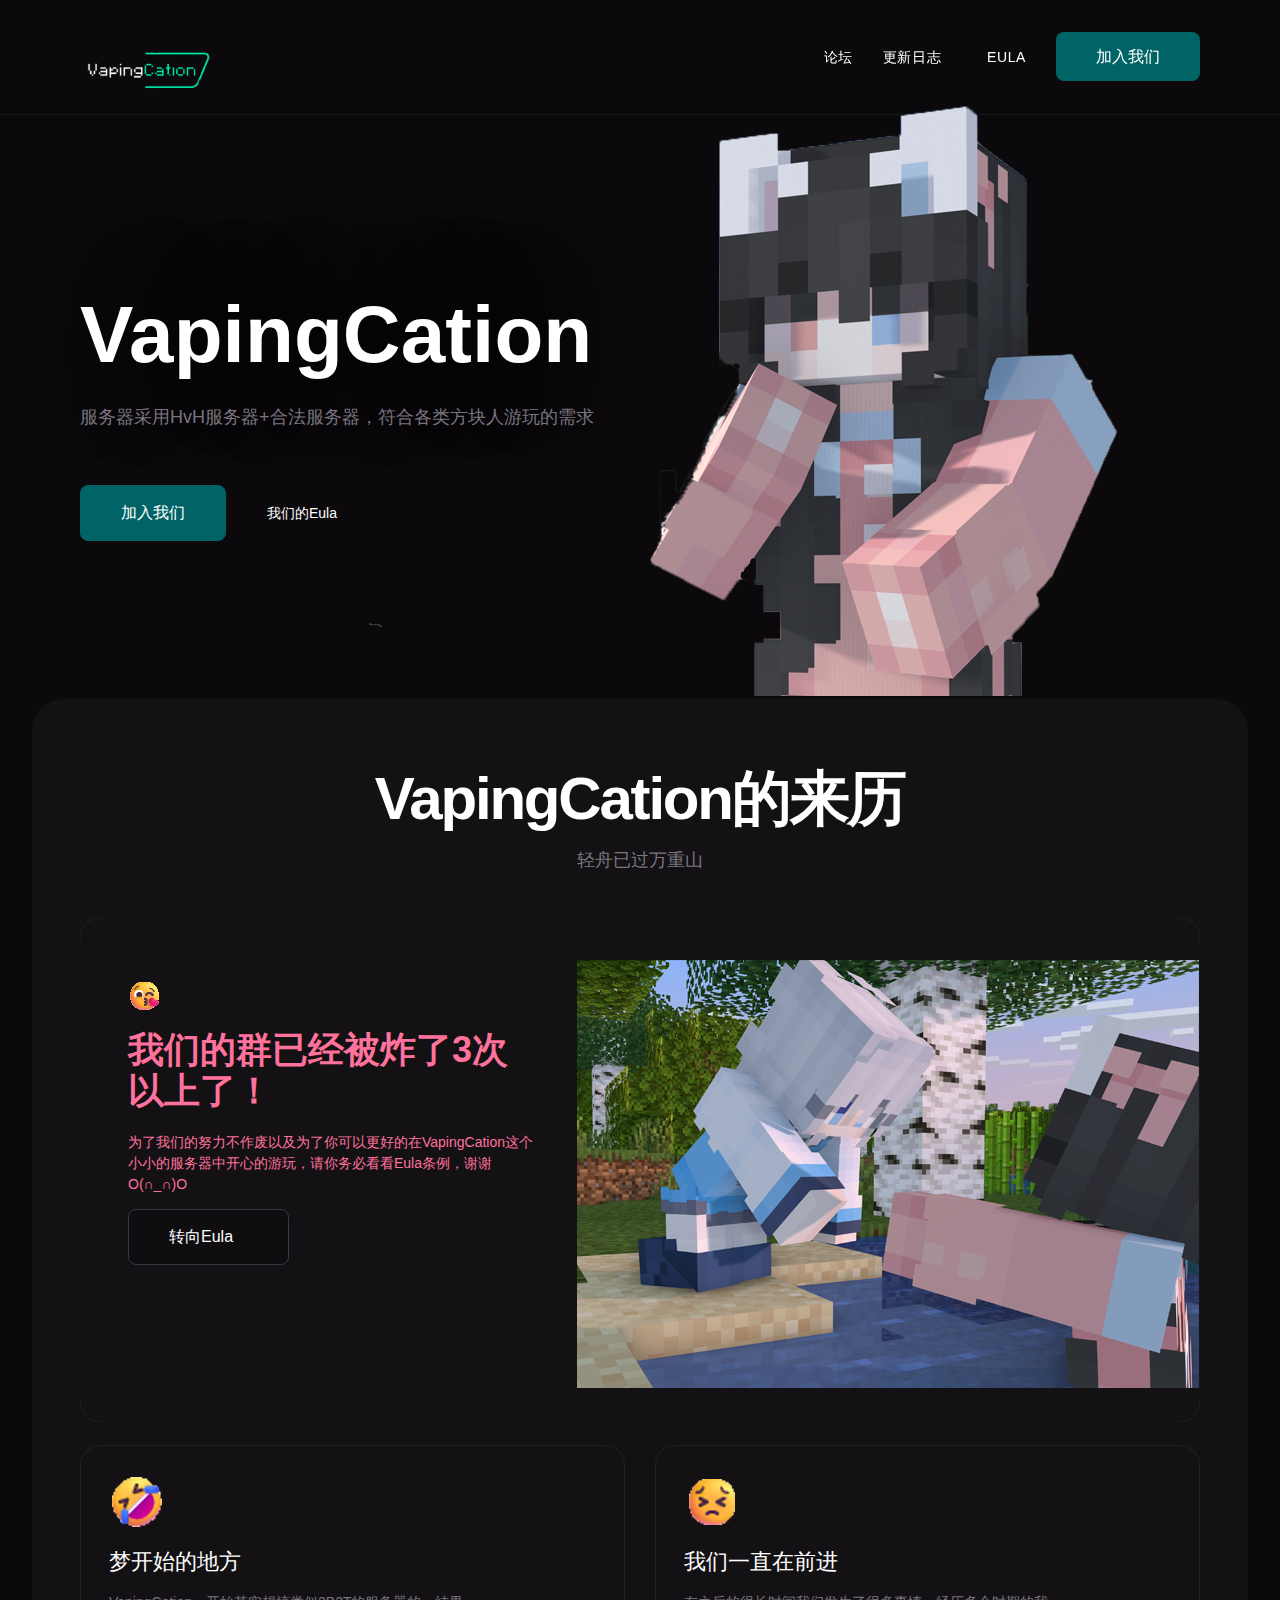
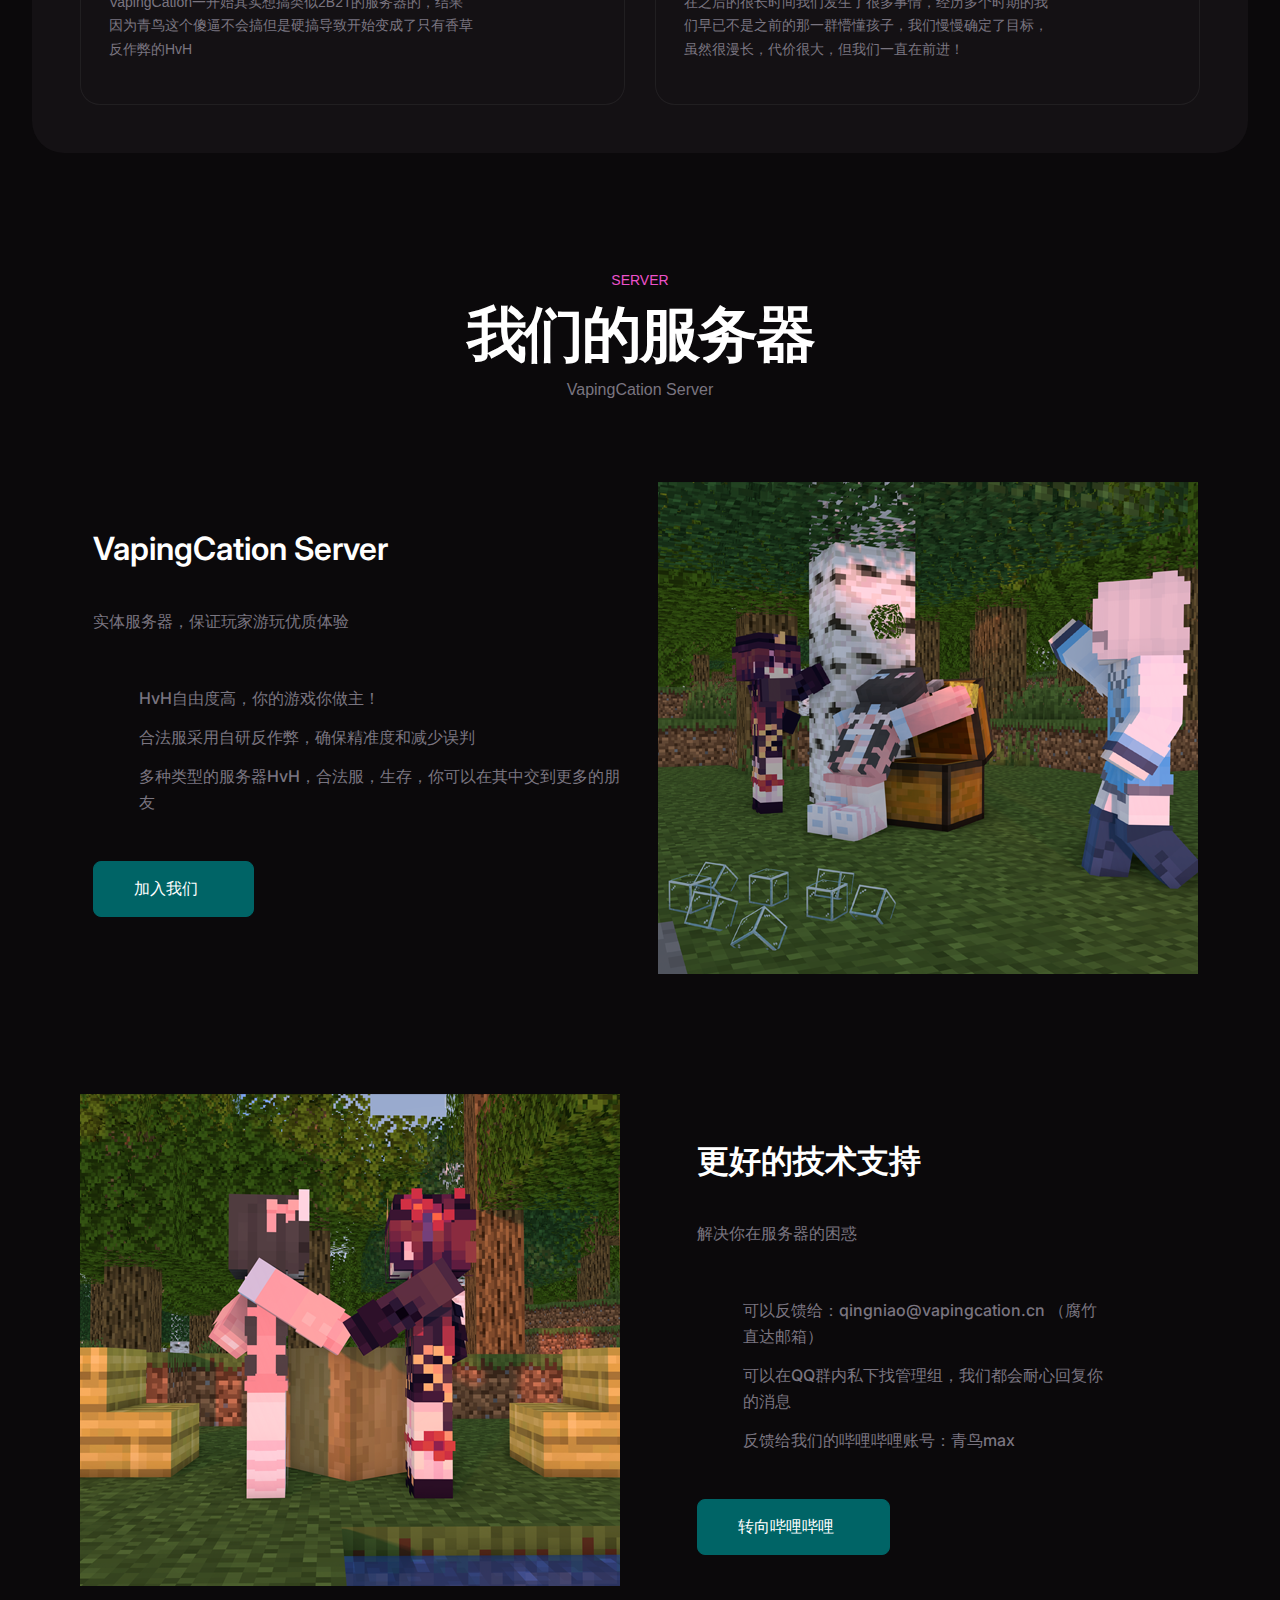
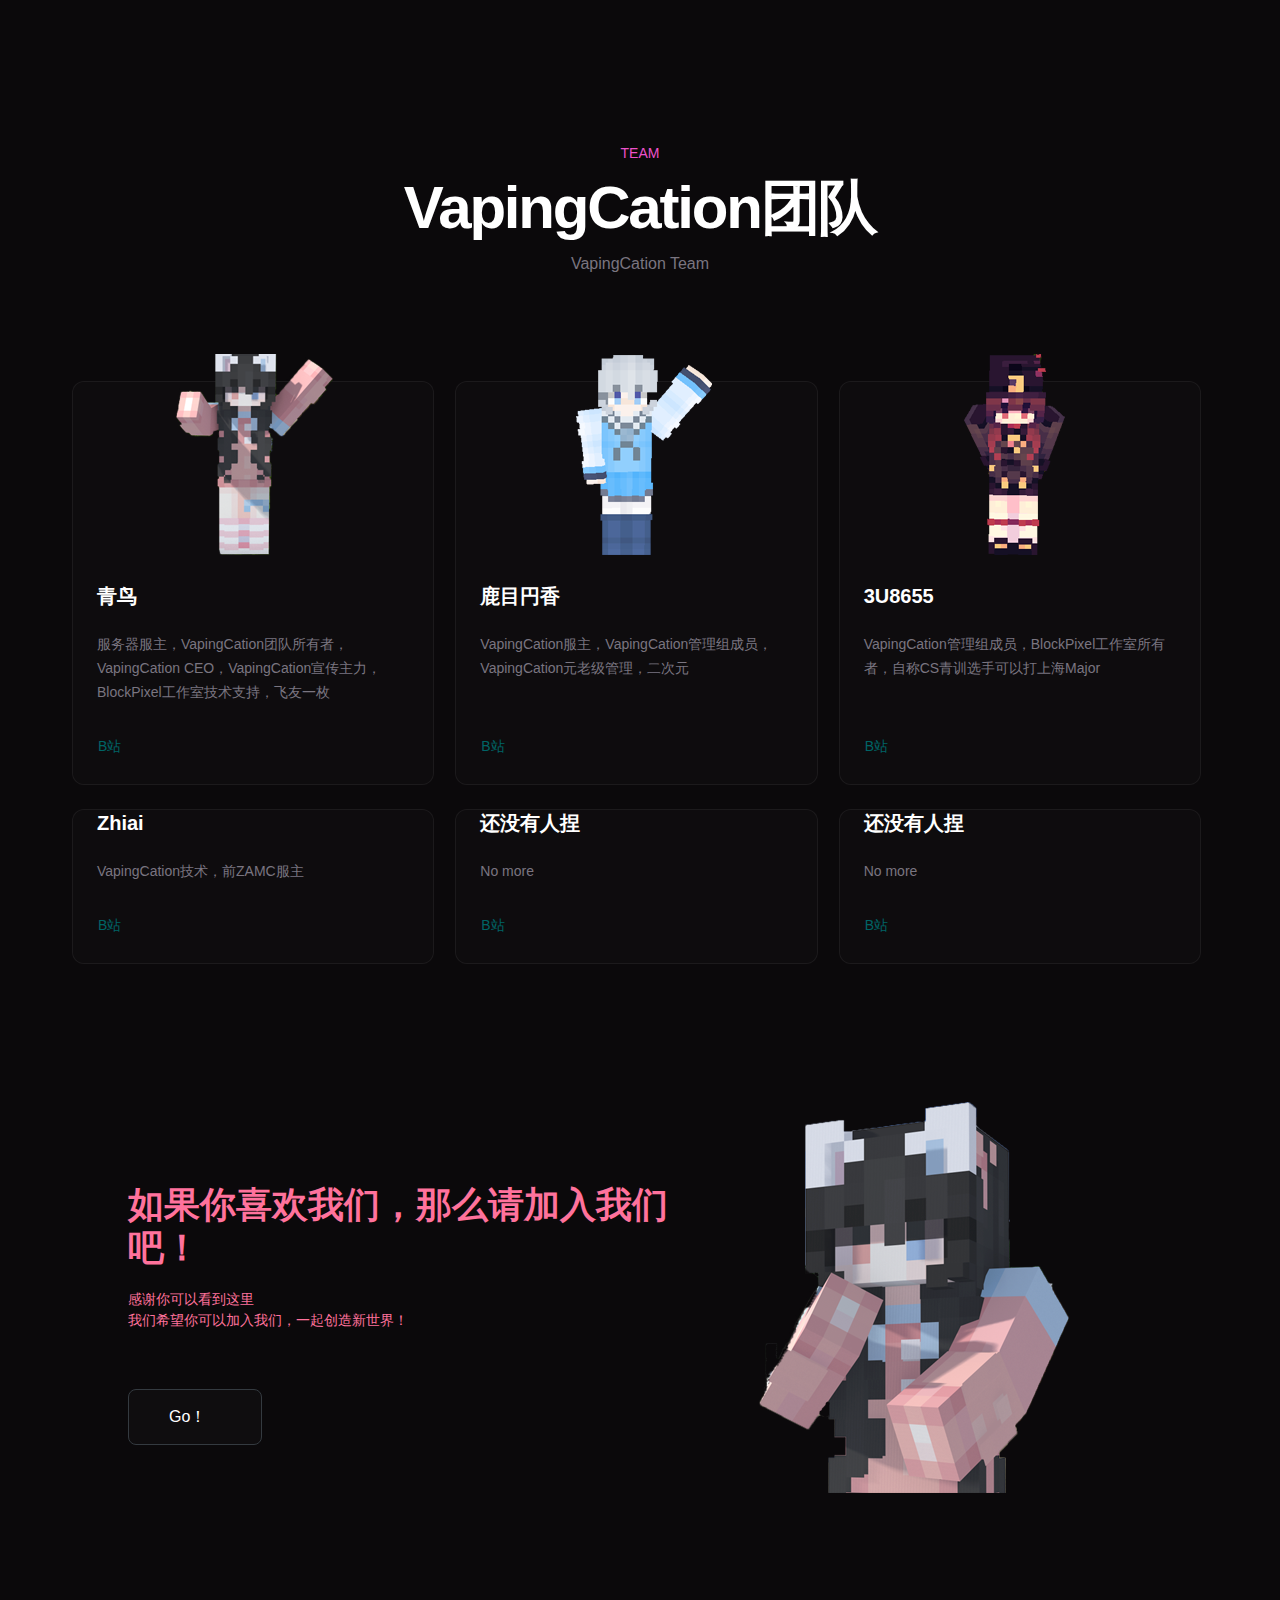
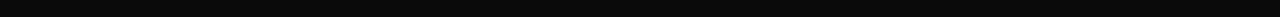
==== commit cb8bd3a4: "Update index.html" ====
--- a/index.html
+++ b/index.html
@@ -243,36 +243,32 @@
                 </div>
 
                 <div class="col-12 col-md-6 col-lg-4 pl-lg-2 pr-lg-3 d-flex">
-                    <div class="box-t3">
-                        
-                        <h3>Zhiai</h3>                        
-                        <p>VapingCation技术，前ZAMC服主</p>
+                    <div class="box-t3 mt-large">
+                        <img class="moved" src="https://www.helloimg.com/i/2025/02/06/67a4a256ec273.png" alt="">
+                        <h3>Zhiai</h3>
+                        <p>VapingCation技术，前ZAMC服主 </p>
                         <a class="btn btn-link" href="https://space.bilibili.com/397630726?spm_id_from=333.1007.0.0">B站<i></i></a>
                     </div>
                 </div>
-
-                <div class="col-12 col-md-6 col-lg-4 pl-lg-2 pr-lg-3 d-flex">
-                    <div class="box-t3">
-                        
-                        <h3>目前还没有人捏</h3>                        
-                        <p>这里会是你吗？</p>
-                        <a class="btn btn-link">No more<i></i></a>
-                    </div>
-                </div>
-
-                <div class="col-12 col-md-6 col-lg-4 pl-lg-2 pr-lg-3 d-flex">
-                    <div class="box-t3">
-                        
-                        <h3>目前还没有人捏</h3>                        
-                        <p>这里会是你吗？</p>
-                        <a class="btn btn-link">No more<i></i></a>
-                    </div>
-                </div>
-    
-            </div>
-
-        </div>
-    </section>
+                <div class="col-12 col-md-6 col-lg-4 pl-lg-2 pr-lg-3 d-flex">
+                    <div class="box-t3 mt-large">
+                        <img class="moved" src="https://img.dexbug.com/i/2025/02/06/w2g4f9.png" alt="">
+                        <h3>还没有人捏</h3>
+                        <p>No more</p>
+                        <a class="btn btn-link" href="">B站<i></i></a>
+                    </div>
+                </div>
+
+                <div class="col-12 col-md-6 col-lg-4 pl-lg-2 pr-lg-3 d-flex">
+                    <div class="box-t3 mt-large">
+                        <img class="moved" src="https://img.dexbug.com/i/2025/02/06/w2g4f9.png" alt="">
+                        <h3>还没有人捏</h3>
+                        <p>No more</p>
+                        <a class="btn btn-link" href="">B站<i></i></a>
+                    </div>
+                </div>
+    </section>
+
 
     <section class="container home_section">
 
